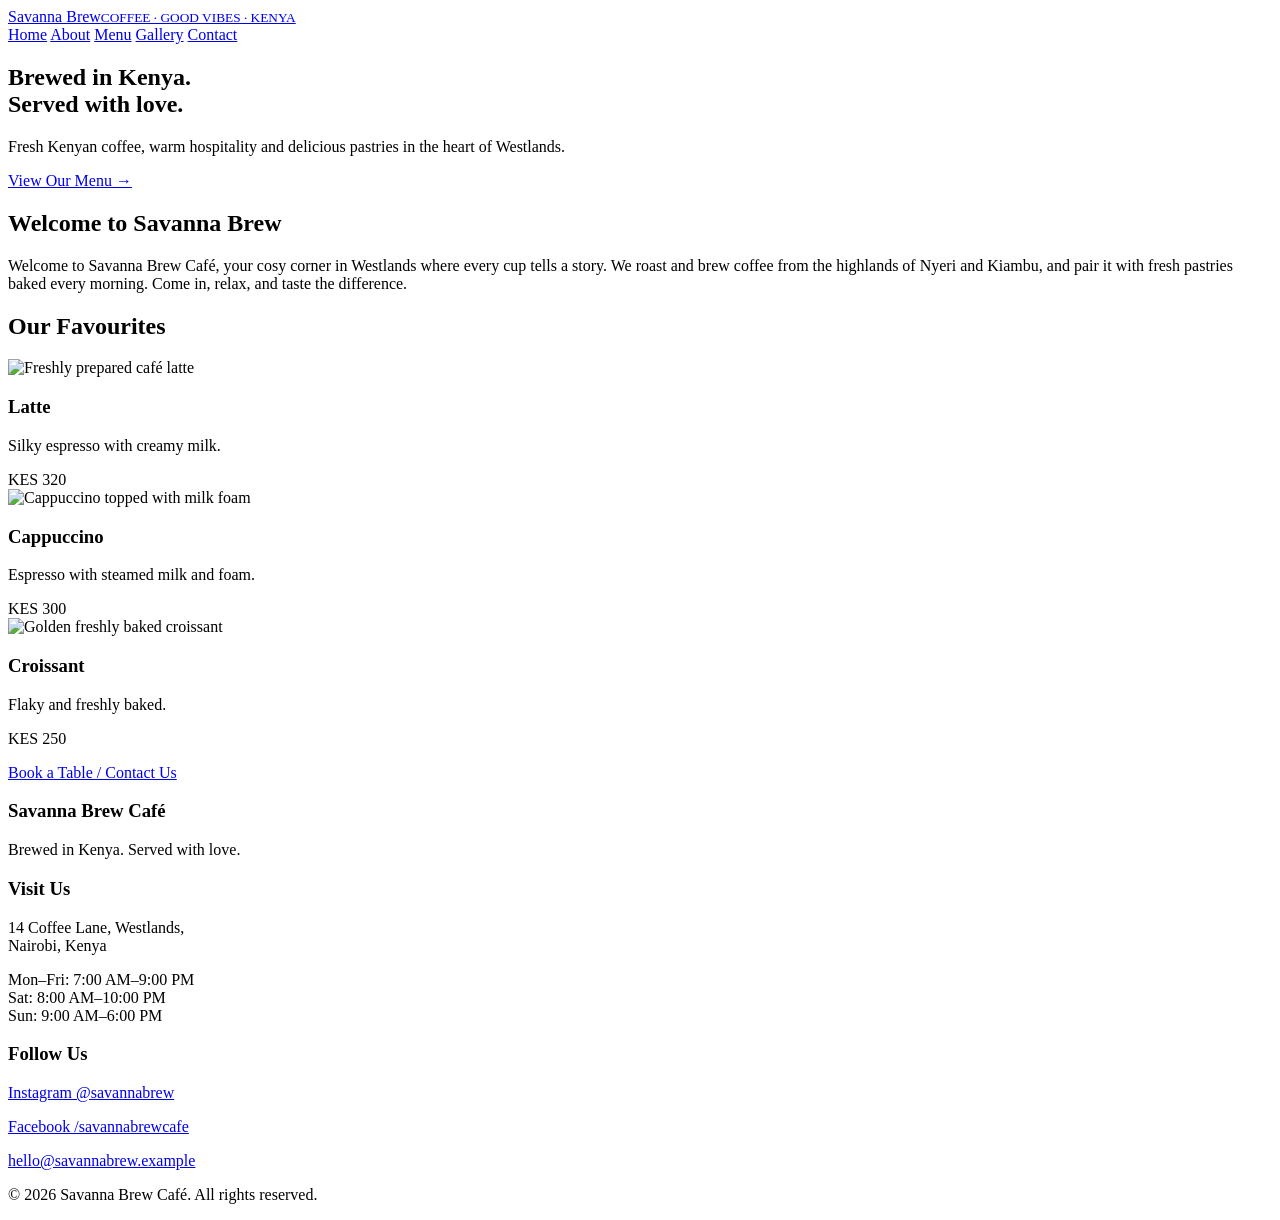
==== index.html @ 8fea66d6 "Add files via upload" ====
<!DOCTYPE html>
<html lang="en">
<head>
  <meta charset="UTF-8">
  <meta name="viewport" content="width=device-width, initial-scale=1.0">
  <meta name="description" content="Savanna Brew Café — Kenyan coffee, fresh pastries and warm hospitality in Westlands, Nairobi.">
  <title>Home | Savanna Brew Café</title>
  <link rel="preconnect" href="https://fonts.googleapis.com">
  <link rel="preconnect" href="https://fonts.gstatic.com" crossorigin>
  <link href="https://fonts.googleapis.com/css2?family=Open+Sans:wght@400;600;700&family=Playfair+Display:wght@600;700&display=swap" rel="stylesheet">
  <link rel="stylesheet" href="css/style.css">
</head>
<body>
<header class="site-header">
  <div class="header-inner">
    <a class="logo" href="index.html" aria-label="Savanna Brew Café home">
      <img src="images/logo.png" alt="Savanna Brew Café logo" onerror="this.style.display='none'">
      <span class="logo-text">Savanna Brew<small>COFFEE · GOOD VIBES · KENYA</small></span>
    </a>
    <nav class="main-nav" aria-label="Main navigation">
      <a href="index.html" class="active" aria-current="page">Home</a>
<a href="about.html">About</a>
<a href="menu.html">Menu</a>
<a href="gallery.html">Gallery</a>
<a href="contact.html">Contact</a>
    </nav>
  </div>
</header>

<main>
  <section class="hero">
    <div class="hero-content">
      <h1>Brewed in Kenya.<br>Served with love.</h1>
      <p>Fresh Kenyan coffee, warm hospitality and delicious pastries in the heart of Westlands.</p>
      <a class="btn" href="menu.html">View Our Menu →</a>
    </div>
  </section>
  <section class="container">
    <h2 class="section-title">Welcome to Savanna Brew</h2>
    <p class="section-intro">Welcome to Savanna Brew Café, your cosy corner in Westlands where every cup tells a story. We roast and brew coffee from the highlands of Nyeri and Kiambu, and pair it with fresh pastries baked every morning. Come in, relax, and taste the difference.</p>
    <h2 class="section-title">Our Favourites</h2>
    <div class="cards">
      <article class="card"><img src="images/latte.jpg" alt="Freshly prepared café latte"><h3>Latte</h3><p>Silky espresso with creamy milk.</p><span class="price">KES 320</span></article>
      <article class="card"><img src="images/cappuccino.jpg" alt="Cappuccino topped with milk foam"><h3>Cappuccino</h3><p>Espresso with steamed milk and foam.</p><span class="price">KES 300</span></article>
      <article class="card"><img src="images/croissant.jpg" alt="Golden freshly baked croissant"><h3>Croissant</h3><p>Flaky and freshly baked.</p><span class="price">KES 250</span></article>
    </div>
    <p class="home-cta"><a class="btn" href="contact.html">Book a Table / Contact Us</a></p>
  </section>
</main>

<footer class="site-footer">
  <div class="footer-inner">
    <section><h3>Savanna Brew Café</h3><p>Brewed in Kenya. Served with love.</p></section>
    <section><h3>Visit Us</h3><p>14 Coffee Lane, Westlands,<br>Nairobi, Kenya</p><p>Mon–Fri: 7:00 AM–9:00 PM<br>Sat: 8:00 AM–10:00 PM<br>Sun: 9:00 AM–6:00 PM</p></section>
    <section><h3>Follow Us</h3><p><a href="https://www.instagram.com/" target="_blank" rel="noopener">Instagram @savannabrew</a></p><p><a href="https://www.facebook.com/" target="_blank" rel="noopener">Facebook /savannabrewcafe</a></p><p><a href="mailto:hello@savannabrew.example">hello@savannabrew.example</a></p></section>
  </div>
  <p class="copyright">© 2026 Savanna Brew Café. All rights reserved.</p>
</footer>
</body>
</html>
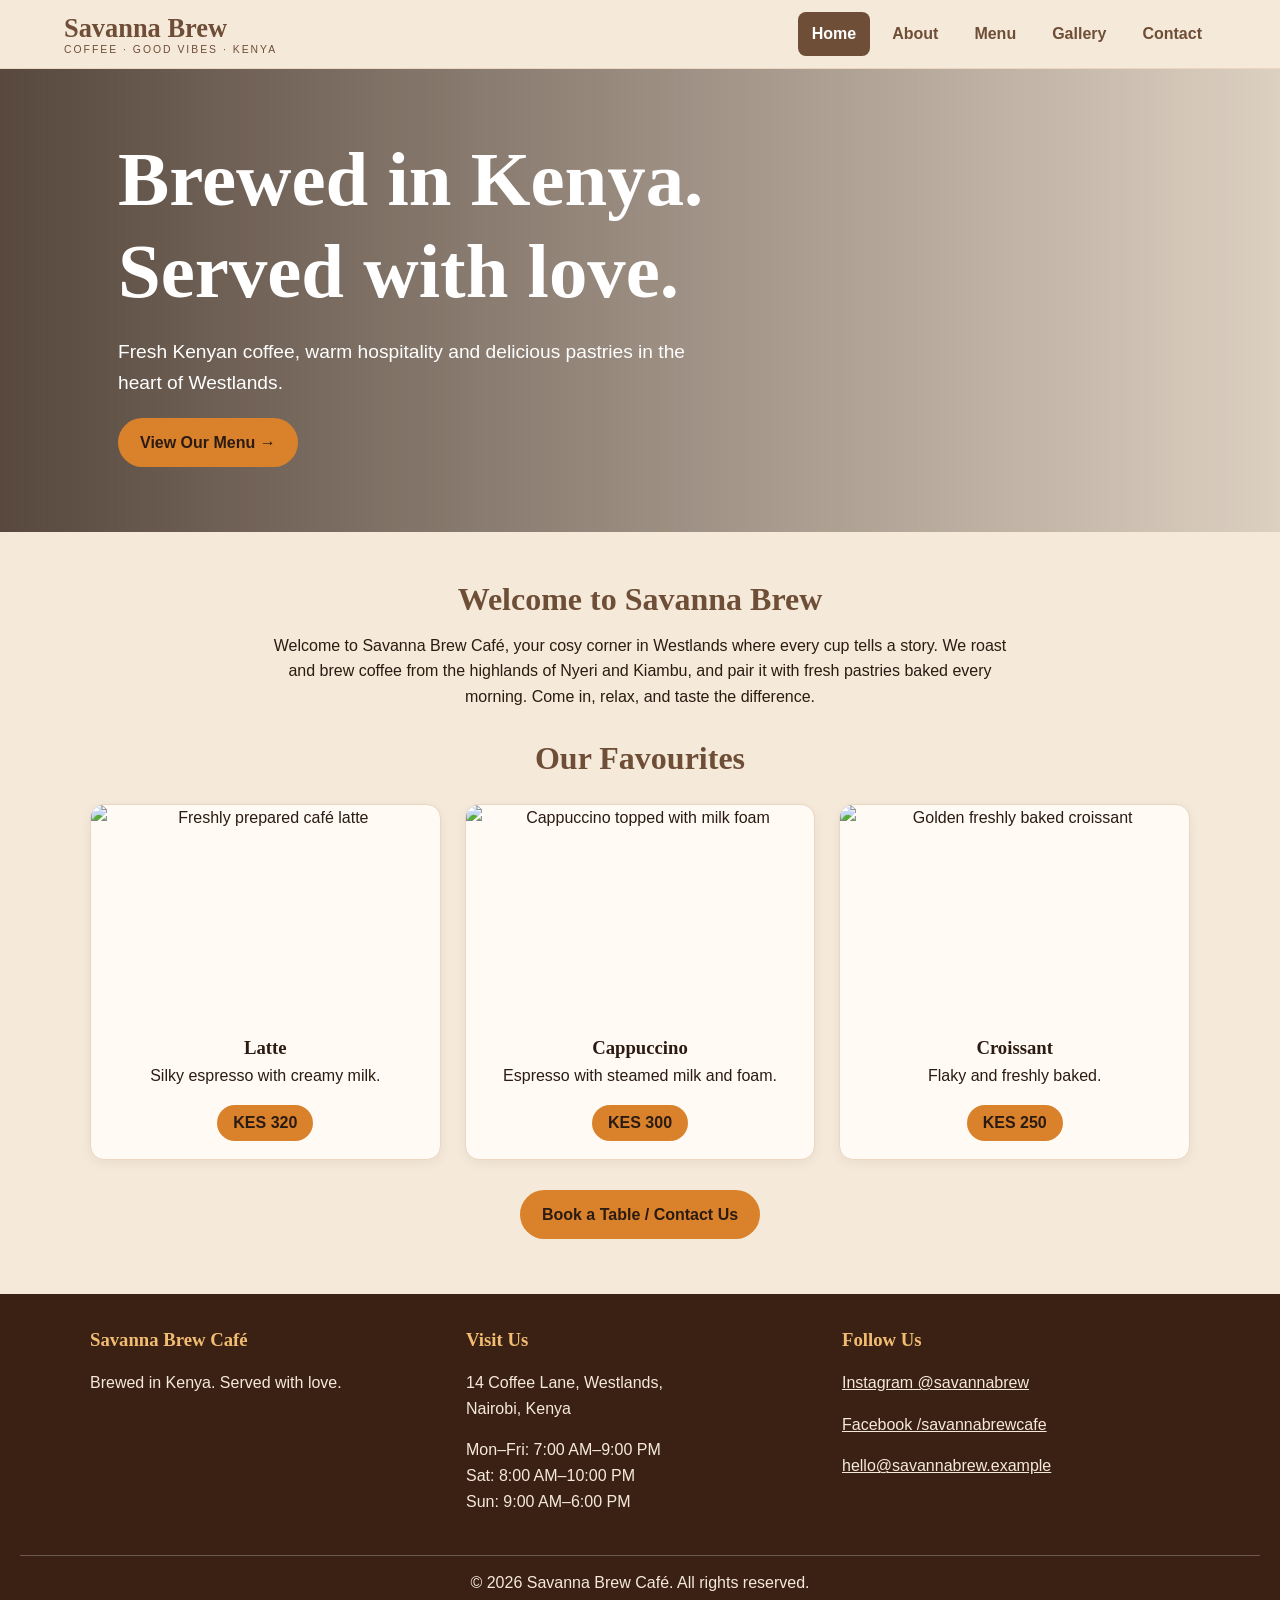
==== commit cb8b353d: "Update index.html" ====
--- a/index.html
+++ b/index.html
@@ -14,7 +14,7 @@
 <header class="site-header">
   <div class="header-inner">
     <a class="logo" href="index.html" aria-label="Savanna Brew Café home">
-      <img src="images/logo.png" alt="Savanna Brew Café logo" onerror="this.style.display='none'">
+      <img src="image/logo.png" alt="Savanna Brew Café logo" onerror="this.style.display='none'">
       <span class="logo-text">Savanna Brew<small>COFFEE · GOOD VIBES · KENYA</small></span>
     </a>
     <nav class="main-nav" aria-label="Main navigation">
@@ -40,9 +40,9 @@
     <p class="section-intro">Welcome to Savanna Brew Café, your cosy corner in Westlands where every cup tells a story. We roast and brew coffee from the highlands of Nyeri and Kiambu, and pair it with fresh pastries baked every morning. Come in, relax, and taste the difference.</p>
     <h2 class="section-title">Our Favourites</h2>
     <div class="cards">
-      <article class="card"><img src="images/latte.jpg" alt="Freshly prepared café latte"><h3>Latte</h3><p>Silky espresso with creamy milk.</p><span class="price">KES 320</span></article>
-      <article class="card"><img src="images/cappuccino.jpg" alt="Cappuccino topped with milk foam"><h3>Cappuccino</h3><p>Espresso with steamed milk and foam.</p><span class="price">KES 300</span></article>
-      <article class="card"><img src="images/croissant.jpg" alt="Golden freshly baked croissant"><h3>Croissant</h3><p>Flaky and freshly baked.</p><span class="price">KES 250</span></article>
+      <article class="card"><img src="image/latte.jpg" alt="Freshly prepared café latte"><h3>Latte</h3><p>Silky espresso with creamy milk.</p><span class="price">KES 320</span></article>
+      <article class="card"><img src="image/cappuccino.jpg" alt="Cappuccino topped with milk foam"><h3>Cappuccino</h3><p>Espresso with steamed milk and foam.</p><span class="price">KES 300</span></article>
+      <article class="card"><img src="image/croissant.jpg" alt="Golden freshly baked croissant"><h3>Croissant</h3><p>Flaky and freshly baked.</p><span class="price">KES 250</span></article>
     </div>
     <p class="home-cta"><a class="btn" href="contact.html">Book a Table / Contact Us</a></p>
   </section>
@@ -57,4 +57,4 @@
   <p class="copyright">© 2026 Savanna Brew Café. All rights reserved.</p>
 </footer>
 </body>
-</html>+</html>
--- a/css/style.css
+++ b/css/style.css
@@ -0,0 +1,173 @@
+/* Savanna Brew Café — shared styles */
+:root {
+  --coffee: #6F4E37;
+  --cream: #F5E9DA;
+  --orange: #D9822B;
+  --dark: #2B1B12;
+  --white: #FFFFFF;
+  --light-brown: #ead6c1;
+  --shadow: 0 8px 22px rgba(43, 27, 18, .13);
+}
+* { box-sizing: border-box; }
+html { scroll-behavior: smooth; }
+body {
+  margin: 0;
+  color: var(--dark);
+  background: var(--cream);
+  font-family: "Open Sans", Arial, sans-serif;
+  font-size: 16px;
+  line-height: 1.6;
+}
+h1, h2, h3 {
+  font-family: "Playfair Display", Georgia, serif;
+  line-height: 1.2;
+}
+a { color: var(--coffee); }
+a:hover, a:focus { color: var(--orange); }
+a:focus-visible, button:focus-visible, input:focus-visible,
+select:focus-visible, textarea:focus-visible {
+  outline: 3px solid var(--orange);
+  outline-offset: 3px;
+}
+.site-header {
+  background: var(--cream);
+  border-bottom: 1px solid var(--light-brown);
+}
+.header-inner {
+  max-width: 1200px;
+  margin: auto;
+  padding: 12px 24px;
+  display: flex;
+  align-items: center;
+  justify-content: space-between;
+  gap: 24px;
+}
+.logo { display: flex; align-items: center; gap: 10px; text-decoration: none; }
+.logo img { width: 185px; max-height: 64px; object-fit: contain; }
+.logo-text { font: bold 1.65rem Georgia, serif; color: var(--coffee); }
+.logo small { display: block; font: .65rem Arial, sans-serif; letter-spacing: 2px; }
+.main-nav { display: flex; align-items: center; gap: 8px; flex-wrap: wrap; }
+.main-nav a {
+  padding: 9px 14px;
+  border-radius: 8px;
+  text-decoration: none;
+  font-weight: 700;
+  transition: background .25s, color .25s;
+}
+.main-nav a:hover, .main-nav a:focus, .main-nav a.active {
+  color: var(--white);
+  background: var(--coffee);
+}
+.hero {
+  min-height: 390px;
+  display: flex;
+  align-items: center;
+  background:
+    linear-gradient(90deg, rgba(43,27,18,.78), rgba(43,27,18,.12)),
+    url("../images/hero.jpg") center/cover no-repeat;
+  color: var(--white);
+}
+.hero-content { width: min(1100px, 100%); margin: auto; padding: 65px 28px; }
+.hero h1 { max-width: 650px; font-size: clamp(2.4rem, 6vw, 4.8rem); margin: 0 0 14px; }
+.hero p { max-width: 600px; font-size: 1.2rem; }
+.page-banner {
+  min-height: 210px;
+  display: flex;
+  align-items: center;
+  background:
+    linear-gradient(90deg, rgba(43,27,18,.84), rgba(43,27,18,.25)),
+    url("../images/hero.jpg") center 48%/cover no-repeat;
+  color: var(--white);
+}
+.page-banner > div { width: min(1100px, 100%); margin: auto; padding: 40px 28px; }
+.page-banner h1 { margin: 0; font-size: clamp(2.2rem, 5vw, 3.7rem); }
+.page-banner p { margin: 8px 0 0; font-size: 1.1rem; }
+.container { width: min(1100px, calc(100% - 40px)); margin: 48px auto; }
+.section-title { text-align: center; color: var(--coffee); margin: 0 0 26px; font-size: 2rem; }
+.section-intro { max-width: 760px; margin: -12px auto 30px; text-align: center; }
+.btn {
+  display: inline-block;
+  background: var(--orange);
+  color: var(--dark);
+  padding: 12px 22px;
+  border-radius: 28px;
+  text-decoration: none;
+  font-weight: 700;
+  border: 0;
+  cursor: pointer;
+  transition: transform .25s, background .25s, box-shadow .25s;
+}
+.btn:hover { background: #f0a642; color: var(--dark); transform: translateY(-3px); box-shadow: var(--shadow); }
+.cards { display: flex; gap: 24px; }
+.card {
+  flex: 1;
+  background: #fffaf4;
+  border: 1px solid var(--light-brown);
+  border-radius: 14px;
+  overflow: hidden;
+  text-align: center;
+  box-shadow: 0 3px 12px rgba(43,27,18,.06);
+  transition: transform .25s, box-shadow .25s;
+}
+.card:hover { transform: translateY(-7px); box-shadow: var(--shadow); }
+.card img { width: 100%; height: 220px; object-fit: cover; display: block; }
+.card h3 { margin: 12px 10px 2px; }
+.card p { margin: 4px 12px 16px; }
+.price { display: inline-block; background: var(--orange); padding: 5px 16px; border-radius: 20px; font-weight: 700; margin-bottom: 18px; }
+.two-column { display: grid; grid-template-columns: minmax(260px, .9fr) 1.1fr; gap: 38px; align-items: center; }
+.owner-photo { width: 100%; max-height: 480px; object-fit: cover; border-radius: 18px; box-shadow: var(--shadow); }
+.values { display: grid; grid-template-columns: repeat(3, 1fr); gap: 18px; margin-top: 24px; }
+.value-card { background: #fffaf4; border: 1px solid var(--light-brown); border-radius: 12px; padding: 20px; text-align: center; }
+.value-card h3 { margin: 0 0 8px; color: var(--coffee); }
+blockquote { margin: 28px 0 0; padding: 18px 24px; background: #fffaf4; border-left: 5px solid var(--orange); font-style: italic; }
+.gallery-grid { display: grid; grid-template-columns: repeat(4, 1fr); gap: 20px; }
+.gallery-grid figure { margin: 0; overflow: hidden; background: #fffaf4; border: 1px solid var(--light-brown); border-radius: 12px; box-shadow: 0 3px 12px rgba(43,27,18,.07); }
+.gallery-grid img { display: block; width: 100%; height: 210px; object-fit: cover; transition: transform .35s; }
+.gallery-grid figure:hover img { transform: scale(1.07); }
+.gallery-grid figcaption { padding: 10px; text-align: center; font-family: Georgia, serif; font-weight: bold; }
+.menu-section { margin: 30px 0; }
+.menu-section h2 { background: var(--coffee); color: var(--white); padding: 10px 16px; border-radius: 12px; }
+.table-wrap { overflow-x: auto; }
+.menu-table, .hours-table { width: 100%; border-collapse: collapse; background: #fffaf4; }
+.menu-table th, .menu-table td, .hours-table th, .hours-table td { padding: 11px 14px; border: 1px solid var(--light-brown); text-align: left; }
+.menu-table thead, .hours-table thead { background: var(--orange); color: var(--dark); }
+.menu-table tbody tr:nth-child(even), .hours-table tbody tr:nth-child(even) { background: #f2dfc9; }
+.menu-table tbody tr:hover, .hours-table tbody tr:hover { background: #f7d59f; }
+.menu-table td:last-child, .menu-table th:last-child { text-align: right; white-space: nowrap; }
+.contact-layout { display: grid; grid-template-columns: 1fr 1fr; gap: 28px; align-items: start; }
+.panel { background: #fffaf4; border: 1px solid var(--light-brown); border-radius: 14px; padding: 24px; }
+.panel h2 { margin: -24px -24px 20px; padding: 12px 20px; border-radius: 13px 13px 0 0; color: var(--white); background: var(--coffee); }
+.form-grid { display: grid; grid-template-columns: 1fr 1fr; gap: 15px; }
+.form-group { display: flex; flex-direction: column; gap: 5px; }
+.form-group.full { grid-column: 1 / -1; }
+label { font-weight: 700; }
+input, select, textarea { width: 100%; padding: 11px; border: 1px solid #cbb59f; border-radius: 7px; background: white; color: var(--dark); font: inherit; }
+textarea { min-height: 110px; resize: vertical; }
+fieldset { border: 1px solid var(--light-brown); border-radius: 8px; padding: 12px; }
+fieldset label { display: inline-flex; align-items: center; gap: 6px; margin-right: 12px; font-weight: 400; }
+fieldset input { width: auto; }
+.contact-details p { margin: 10px 0; }
+.map-link { display: inline-block; margin-top: 15px; }
+.site-footer { background: #3b2114; color: var(--cream); margin-top: 55px; padding: 35px 20px 15px; }
+.footer-inner { width: min(1100px, 100%); margin: auto; display: grid; grid-template-columns: repeat(3, 1fr); gap: 28px; }
+.site-footer h3 { color: #f2bd72; margin-top: 0; }
+.site-footer a { color: var(--cream); }
+.site-footer a:hover { color: #f2bd72; }
+.copyright { text-align: center; border-top: 1px solid rgba(255,255,255,.25); margin: 25px auto 0; padding-top: 14px; }
+@media (max-width: 900px) {
+  .gallery-grid { grid-template-columns: repeat(2, 1fr); }
+}
+@media (max-width: 768px) {
+  .header-inner { flex-direction: column; align-items: center; }
+  .main-nav { flex-direction: column; width: 100%; }
+  .main-nav a { width: 100%; text-align: center; }
+  .cards { flex-direction: column; }
+  .two-column, .contact-layout { grid-template-columns: 1fr; }
+  .values { grid-template-columns: 1fr; }
+  .gallery-grid { grid-template-columns: 1fr; }
+  .form-grid { grid-template-columns: 1fr; }
+  .footer-inner { grid-template-columns: 1fr; text-align: center; }
+  .hero { min-height: 340px; }
+}
+
+.home-cta { text-align: center; margin-top: 30px; }
